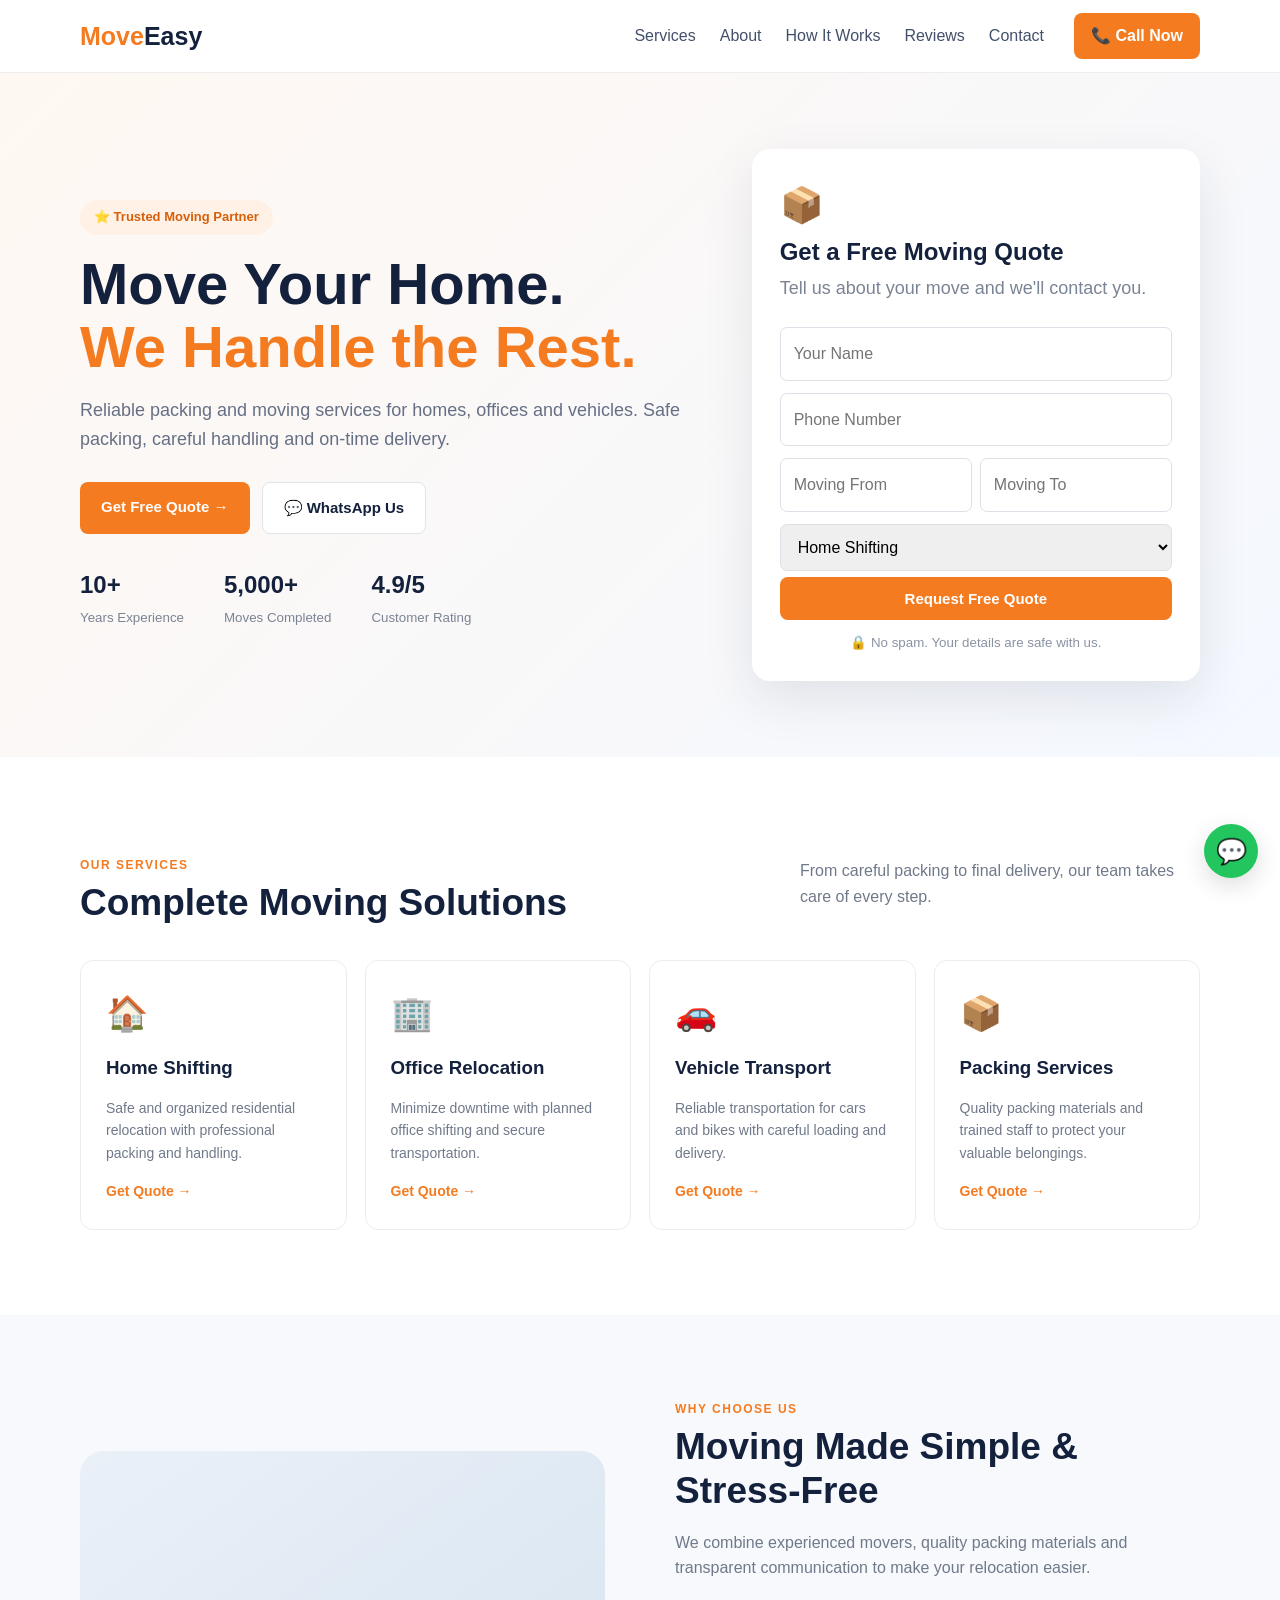
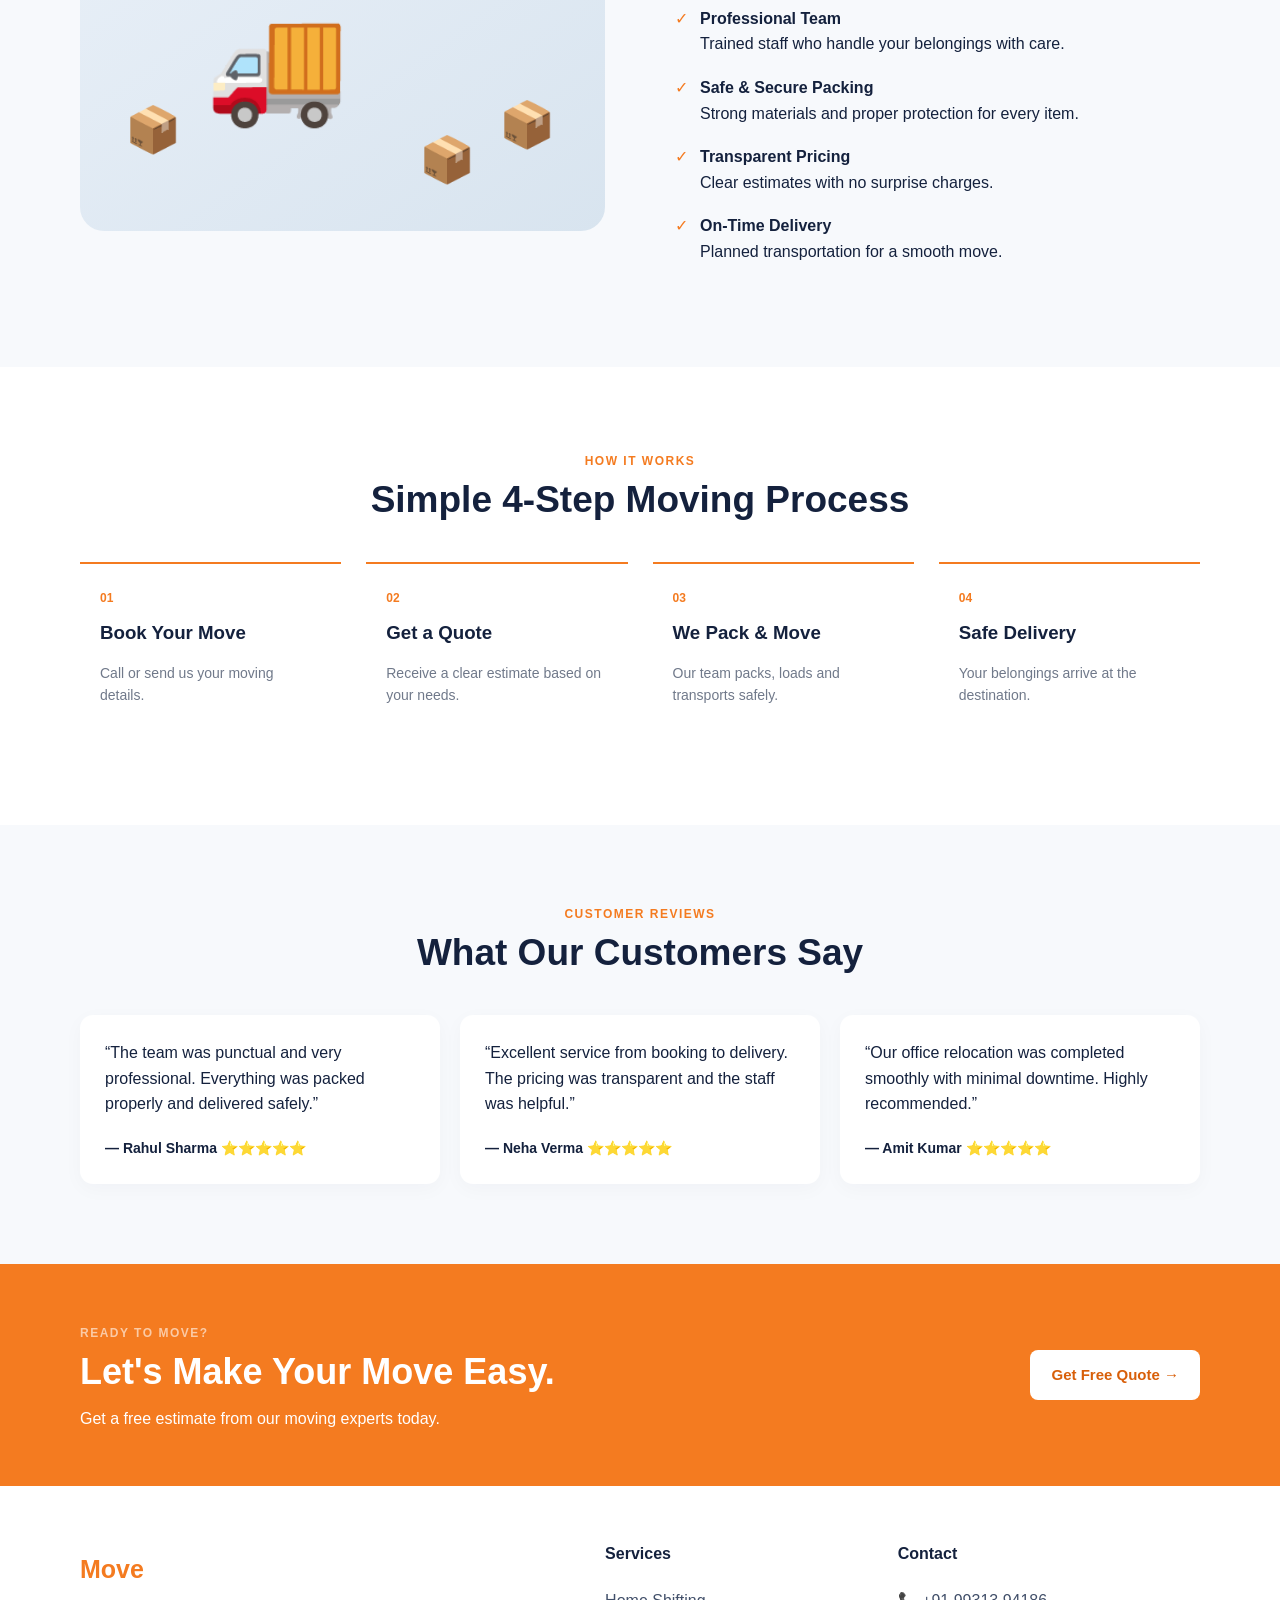
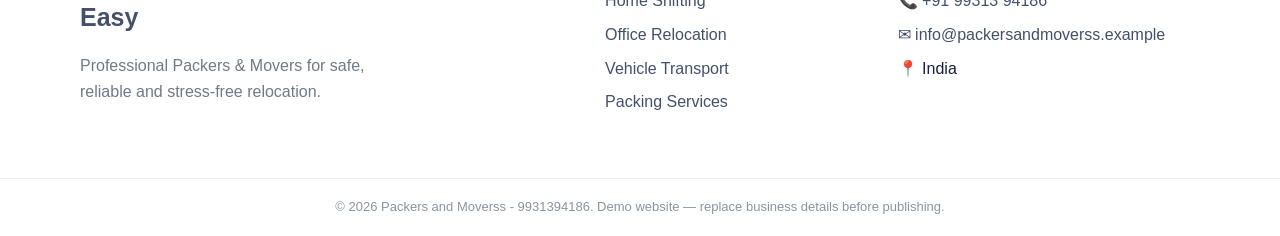
==== index.html @ f18749dd "Add files via upload" ====
<!DOCTYPE html>
<html lang="en">
<head>
  <meta charset="UTF-8">
  <meta name="viewport" content="width=device-width, initial-scale=1.0">
  <title>Packers and Moverss - 9931394186 | Safe & Reliable Moving Services</title>
  <meta name="description" content="Professional Packers and Movers for home shifting, office relocation, vehicle transport and packing services.">
  <link rel="stylesheet" href="style.css">
</head>
<body>
  <header class="topbar">
    <div class="container nav">
      <a class="logo" href="#"><span>Move</span>Easy</a>
      <nav>
        <a href="#services">Services</a>
        <a href="#about">About</a>
        <a href="#process">How It Works</a>
        <a href="#reviews">Reviews</a>
        <a href="#contact">Contact</a>
      </nav>
      <a class="nav-call" href="tel:+919931394186">📞 Call Now</a>
    </div>
  </header>

  <main>
    <section class="hero">
      <div class="container hero-grid">
        <div>
          <div class="badge">⭐ Trusted Moving Partner</div>
          <h1>Move Your Home.<br><span>We Handle the Rest.</span></h1>
          <p>Reliable packing and moving services for homes, offices and vehicles. Safe packing, careful handling and on-time delivery.</p>
          <div class="hero-buttons">
            <a class="btn primary" href="#quote">Get Free Quote →</a>
            <a class="btn light" href="https://wa.me/919876543210?text=Hello%2C%20I%20need%20a%20moving%20quote." target="_blank">💬 WhatsApp Us</a>
          </div>
          <div class="trust-row">
            <div><strong>10+</strong><small>Years Experience</small></div>
            <div><strong>5,000+</strong><small>Moves Completed</small></div>
            <div><strong>4.9/5</strong><small>Customer Rating</small></div>
          </div>
        </div>
        <div class="quote-card" id="quote">
          <div class="card-icon">📦</div>
          <h2>Get a Free Moving Quote</h2>
          <p>Tell us about your move and we'll contact you.</p>
          <form onsubmit="sendQuote(event)">
            <input id="name" required placeholder="Your Name">
            <input id="phone" required type="tel" placeholder="Phone Number">
            <div class="two">
              <input id="from" required placeholder="Moving From">
              <input id="to" required placeholder="Moving To">
            </div>
            <select id="service">
              <option>Home Shifting</option>
              <option>Office Relocation</option>
              <option>Vehicle Transport</option>
              <option>Loading & Unloading</option>
            </select>
            <button class="btn primary full" type="submit">Request Free Quote</button>
          </form>
          <small class="secure">🔒 No spam. Your details are safe with us.</small>
        </div>
      </div>
    </section>

    <section class="section" id="services">
      <div class="container">
        <div class="section-head">
          <div>
            <p class="eyebrow">OUR SERVICES</p>
            <h2>Complete Moving Solutions</h2>
          </div>
          <p>From careful packing to final delivery, our team takes care of every step.</p>
        </div>
        <div class="cards">
          <article class="service"><div class="icon">🏠</div><h3>Home Shifting</h3><p>Safe and organized residential relocation with professional packing and handling.</p><a href="#quote">Get Quote →</a></article>
          <article class="service"><div class="icon">🏢</div><h3>Office Relocation</h3><p>Minimize downtime with planned office shifting and secure transportation.</p><a href="#quote">Get Quote →</a></article>
          <article class="service"><div class="icon">🚗</div><h3>Vehicle Transport</h3><p>Reliable transportation for cars and bikes with careful loading and delivery.</p><a href="#quote">Get Quote →</a></article>
          <article class="service"><div class="icon">📦</div><h3>Packing Services</h3><p>Quality packing materials and trained staff to protect your valuable belongings.</p><a href="#quote">Get Quote →</a></article>
        </div>
      </div>
    </section>

    <section class="why" id="about">
      <div class="container why-grid">
        <div class="moving-visual">
          <div class="box b1">📦</div><div class="box b2">📦</div><div class="box b3">📦</div>
          <div class="truck">🚚</div>
        </div>
        <div>
          <p class="eyebrow">WHY CHOOSE US</p>
          <h2>Moving Made Simple & Stress-Free</h2>
          <p class="muted">We combine experienced movers, quality packing materials and transparent communication to make your relocation easier.</p>
          <div class="checks">
            <div>✓ <span><strong>Professional Team</strong><br>Trained staff who handle your belongings with care.</span></div>
            <div>✓ <span><strong>Safe & Secure Packing</strong><br>Strong materials and proper protection for every item.</span></div>
            <div>✓ <span><strong>Transparent Pricing</strong><br>Clear estimates with no surprise charges.</span></div>
            <div>✓ <span><strong>On-Time Delivery</strong><br>Planned transportation for a smooth move.</span></div>
          </div>
        </div>
      </div>
    </section>

    <section class="section" id="process">
      <div class="container">
        <div class="center">
          <p class="eyebrow">HOW IT WORKS</p>
          <h2>Simple 4-Step Moving Process</h2>
        </div>
        <div class="steps">
          <div><span>01</span><h3>Book Your Move</h3><p>Call or send us your moving details.</p></div>
          <div><span>02</span><h3>Get a Quote</h3><p>Receive a clear estimate based on your needs.</p></div>
          <div><span>03</span><h3>We Pack & Move</h3><p>Our team packs, loads and transports safely.</p></div>
          <div><span>04</span><h3>Safe Delivery</h3><p>Your belongings arrive at the destination.</p></div>
        </div>
      </div>
    </section>

    <section class="reviews" id="reviews">
      <div class="container">
        <div class="center"><p class="eyebrow">CUSTOMER REVIEWS</p><h2>What Our Customers Say</h2></div>
        <div class="review-grid">
          <blockquote>“The team was punctual and very professional. Everything was packed properly and delivered safely.”<footer>— Rahul Sharma ⭐⭐⭐⭐⭐</footer></blockquote>
          <blockquote>“Excellent service from booking to delivery. The pricing was transparent and the staff was helpful.”<footer>— Neha Verma ⭐⭐⭐⭐⭐</footer></blockquote>
          <blockquote>“Our office relocation was completed smoothly with minimal downtime. Highly recommended.”<footer>— Amit Kumar ⭐⭐⭐⭐⭐</footer></blockquote>
        </div>
      </div>
    </section>

    <section class="cta">
      <div class="container cta-inner">
        <div><p class="eyebrow">READY TO MOVE?</p><h2>Let's Make Your Move Easy.</h2><p>Get a free estimate from our moving experts today.</p></div>
        <a class="btn white" href="#quote">Get Free Quote →</a>
      </div>
    </section>
  </main>

  <footer id="contact">
    <div class="container footer-grid">
      <div><a class="logo" href="#"><span>Move</span>Easy</a><p>Professional Packers & Movers for safe, reliable and stress-free relocation.</p></div>
      <div><h4>Services</h4><a href="#services">Home Shifting</a><a href="#services">Office Relocation</a><a href="#services">Vehicle Transport</a><a href="#services">Packing Services</a></div>
      <div><h4>Contact</h4><a href="tel:+919931394186">📞 +91 99313 94186</a><a href="mailto:info@packersandmoverss.example">✉ info@packersandmoverss.example</a><span>📍 India</span></div>
    </div>
    <div class="copyright">© 2026 Packers and Moverss - 9931394186. Demo website — replace business details before publishing.</div>
  </footer>

  <a class="floating-wa" href="https://wa.me/919876543210?text=Hello%2C%20I%20need%20a%20moving%20quote." target="_blank">💬</a>
  <script src="script.js"></script>
</body>
</html>
---- style.css ----
*{box-sizing:border-box}html{scroll-behavior:smooth}body{margin:0;font-family:Inter,Arial,sans-serif;color:#14213d;background:#fff;line-height:1.6}.container{width:min(1120px,92%);margin:auto}.topbar{background:#fff;border-bottom:1px solid #eee;position:sticky;top:0;z-index:10}.nav{height:72px;display:flex;align-items:center;gap:30px}.logo{font-size:25px;font-weight:900;color:#14213d;text-decoration:none;margin-right:auto}.logo span{color:#f47b20}.nav nav{display:flex;gap:24px}.nav nav a,.footer-grid a{color:#42506a;text-decoration:none}.nav-call{background:#f47b20;color:#fff;text-decoration:none;padding:10px 17px;border-radius:8px;font-weight:700}.hero{background:linear-gradient(135deg,#fff8f2,#f4f8ff);padding:76px 0}.hero-grid{display:grid;grid-template-columns:1.15fr .85fr;gap:65px;align-items:center}.badge{display:inline-block;background:#fff1e6;color:#d85f09;border-radius:30px;padding:7px 14px;font-weight:700;font-size:13px}.hero h1{font-size:58px;line-height:1.08;margin:18px 0}.hero h1 span{color:#f47b20}.hero p{font-size:18px;color:#667085;max-width:650px}.hero-buttons{display:flex;gap:12px;margin:28px 0}.btn{display:inline-block;border:0;border-radius:8px;padding:13px 21px;text-decoration:none;font-weight:800;cursor:pointer;font-size:15px}.primary{background:#f47b20;color:#fff}.light{background:#fff;color:#14213d;border:1px solid #e1e5ea}.white{background:#fff;color:#d85f09}.full{width:100%}.trust-row{display:flex;gap:40px;margin-top:32px}.trust-row strong{display:block;font-size:24px}.trust-row small{color:#7b8494}.quote-card{background:#fff;border-radius:18px;padding:28px;box-shadow:0 18px 50px #1f29371a}.quote-card h2{margin:0 0 3px}.quote-card p{color:#7b8494;margin-top:0}.card-icon{font-size:35px}.quote-card input,.quote-card select{width:100%;padding:13px;border:1px solid #dce1e8;border-radius:7px;margin:6px 0;font:inherit}.two{display:grid;grid-template-columns:1fr 1fr;gap:8px}.secure{display:block;text-align:center;color:#8a93a3;margin-top:12px}.section{padding:85px 0}.section-head{display:flex;justify-content:space-between;gap:40px;align-items:end;margin-bottom:35px}.section-head>p{max-width:400px;color:#70798a}.eyebrow{color:#f47b20;font-weight:900;font-size:12px;letter-spacing:1.5px;margin:0 0 6px}.section h2,.why h2,.center h2{font-size:37px;line-height:1.2;margin:0}.cards{display:grid;grid-template-columns:repeat(4,1fr);gap:18px}.service{border:1px solid #e9edf2;border-radius:13px;padding:25px;background:#fff}.service:hover{box-shadow:0 12px 30px #17203312;transform:translateY(-3px);transition:.2s}.icon{font-size:34px}.service h3{margin:12px 0 7px}.service p{color:#70798a;font-size:14px}.service a{color:#f47b20;text-decoration:none;font-weight:800;font-size:14px}.why{background:#f7f9fc;padding:85px 0}.why-grid{display:grid;grid-template-columns:1fr 1fr;gap:70px;align-items:center}.moving-visual{height:380px;background:linear-gradient(145deg,#e9f0f8,#d8e4ef);border-radius:24px;position:relative;overflow:hidden}.truck{font-size:115px;position:absolute;bottom:75px;left:125px}.box{position:absolute;font-size:45px}.b1{bottom:65px;left:45px}.b2{bottom:70px;right:50px}.b3{bottom:35px;right:130px}.muted{color:#70798a}.checks{margin-top:25px}.checks>div{display:flex;gap:12px;margin:18px 0;color:#f47b20}.checks span{color:#14213d}.checks strong{font-size:16px}.checks br+*{color:#70798a}.center{text-align:center;margin-bottom:40px}.steps{display:grid;grid-template-columns:repeat(4,1fr);gap:25px}.steps>div{position:relative;padding:20px;border-top:2px solid #f47b20}.steps span{font-size:12px;font-weight:900;color:#f47b20}.steps h3{margin:8px 0}.steps p{color:#70798a;font-size:14px}.reviews{background:#f7f9fc;padding:80px 0}.review-grid{display:grid;grid-template-columns:repeat(3,1fr);gap:20px}.review-grid blockquote{margin:0;background:#fff;border-radius:13px;padding:25px;box-shadow:0 5px 20px #1f293708}.review-grid footer{margin-top:20px;font-weight:700;font-size:14px}.cta{background:#f47b20;color:#fff;padding:55px 0}.cta .eyebrow{color:#fff9}.cta h2{font-size:36px;margin:0}.cta p{margin:5px 0 0}.cta-inner{display:flex;align-items:center;justify-content:space-between;gap:25px}.footer-grid{display:grid;grid-template-columns:2fr 1fr 1.3fr;gap:60px;padding:55px 0}.footer-grid p{color:#70798a;max-width:340px}.footer-grid h4{margin-top:0}.footer-grid a,.footer-grid span{display:block;margin:8px 0}.copyright{text-align:center;border-top:1px solid #eee;padding:18px;color:#8a93a3;font-size:13px}.floating-wa{position:fixed;right:22px;bottom:22px;width:54px;height:54px;border-radius:50%;background:#22c55e;color:#fff;text-decoration:none;display:grid;place-items:center;font-size:25px;box-shadow:0 8px 25px #0002}@media(max-width:850px){.nav nav{display:none}.hero-grid,.why-grid{grid-template-columns:1fr}.hero h1{font-size:43px}.cards{grid-template-columns:1fr 1fr}.steps,.review-grid{grid-template-columns:1fr 1fr}.footer-grid{grid-template-columns:1fr 1fr}.section-head{display:block}.cta-inner{display:block}.cta .btn{margin-top:20px}}@media(max-width:520px){.cards,.steps,.review-grid,.footer-grid{grid-template-columns:1fr}.hero{padding:50px 0}.hero-buttons,.trust-row{flex-direction:column;gap:10px}.two{grid-template-columns:1fr}.moving-visual{height:280px}.truck{left:80px;font-size:80px}.hero h1{font-size:37px}.section h2,.why h2,.center h2,.cta h2{font-size:30px}}
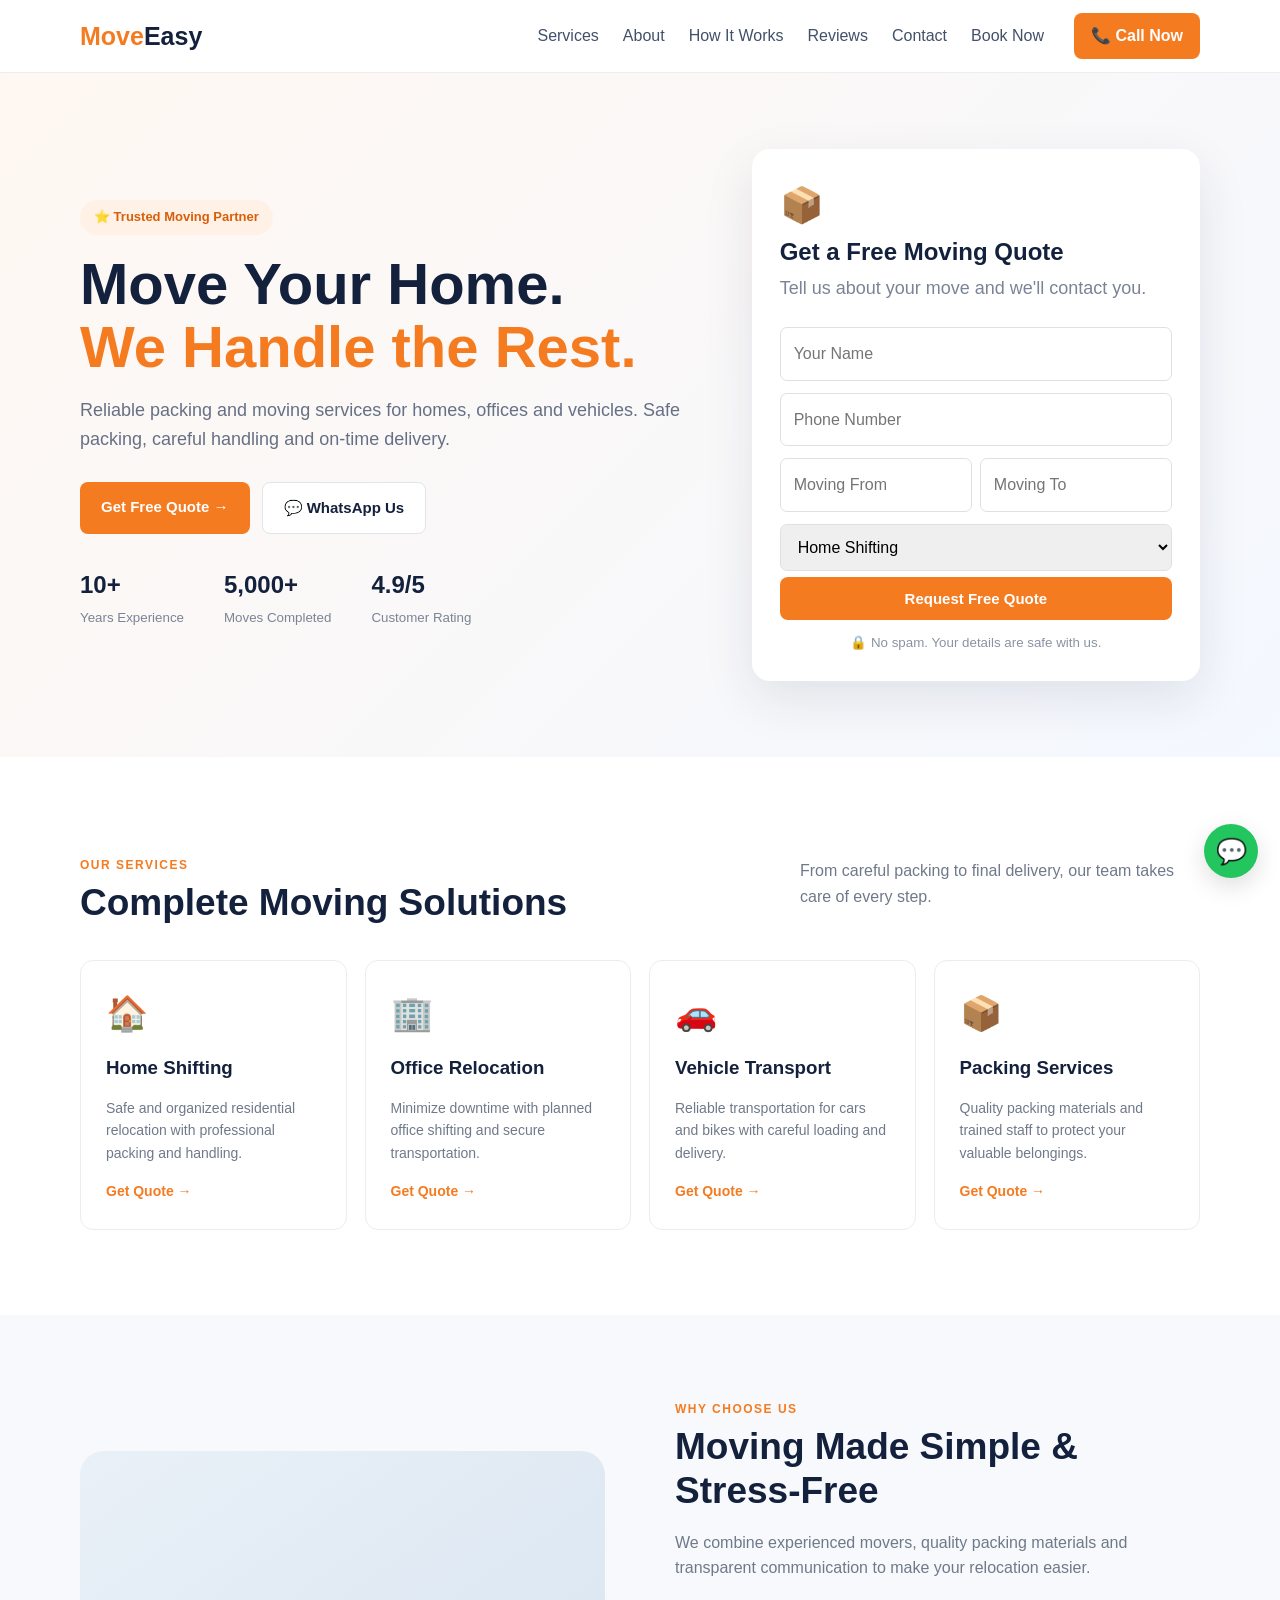
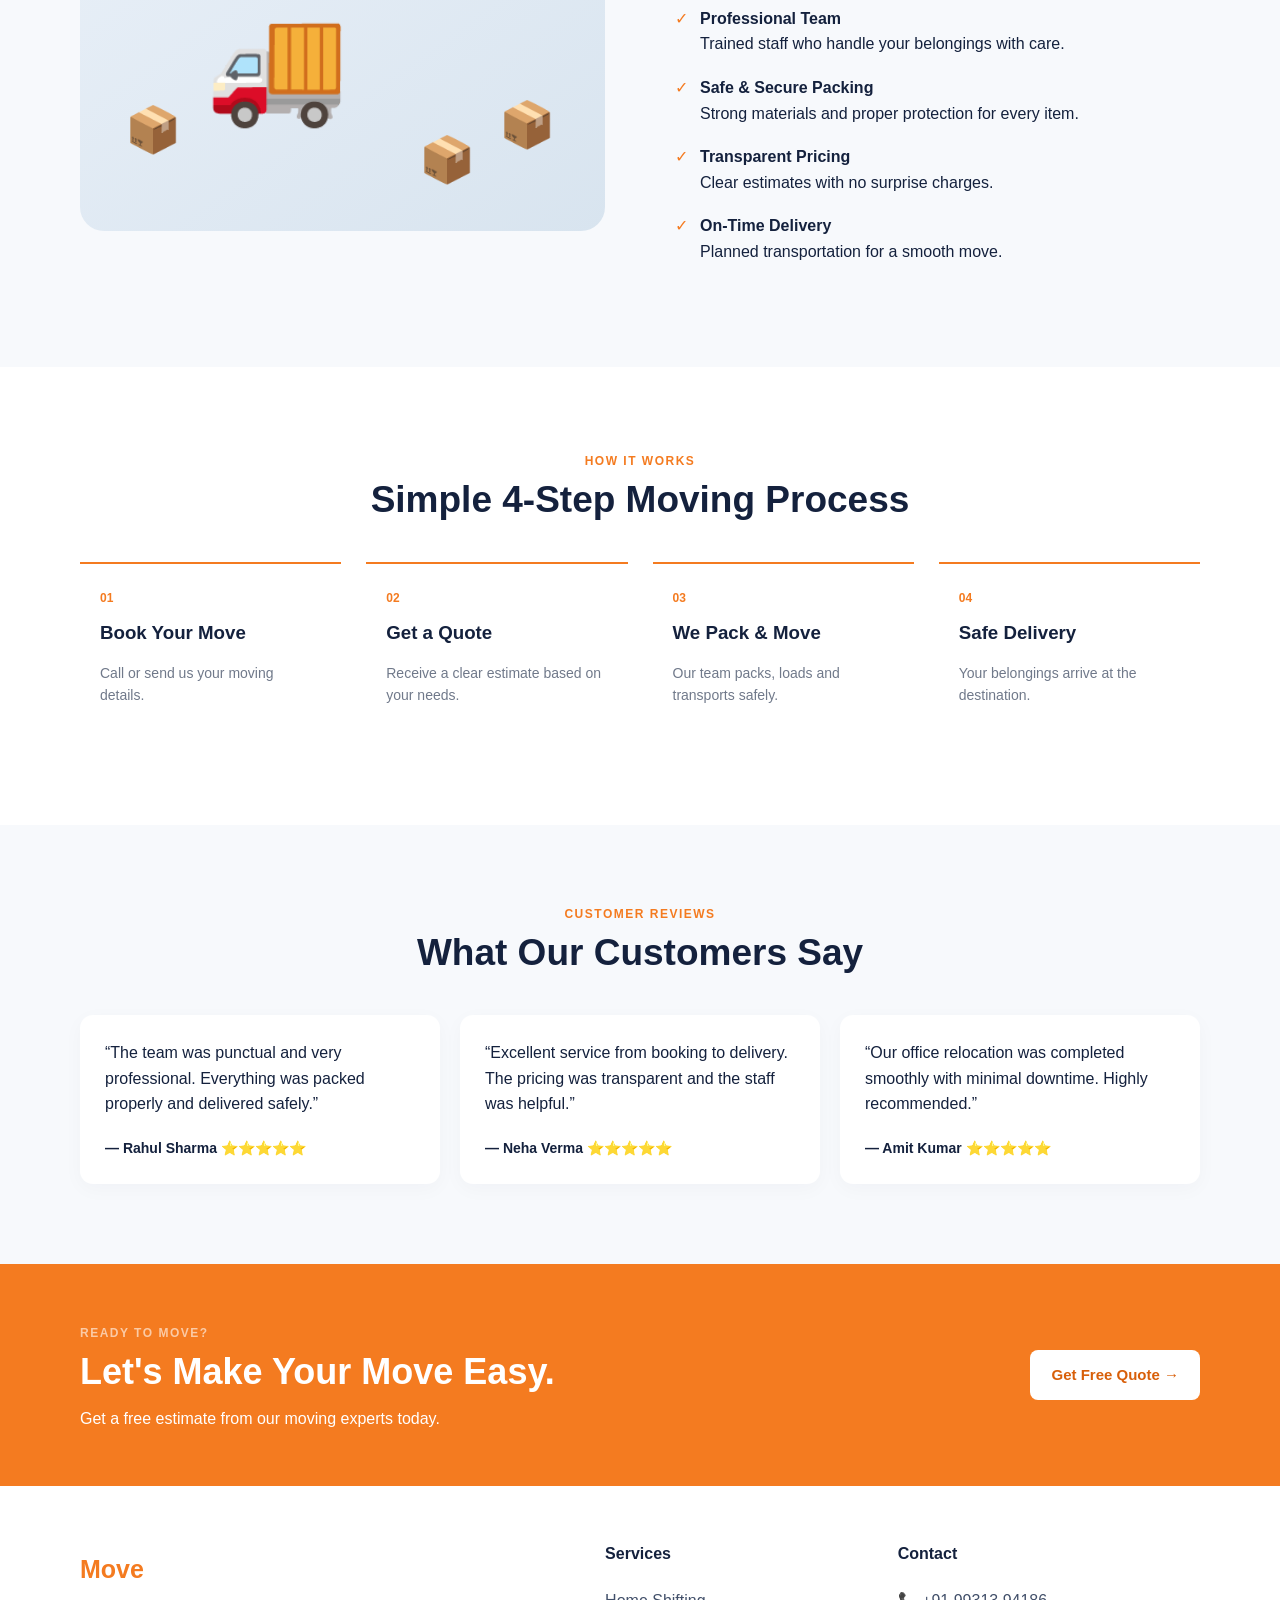
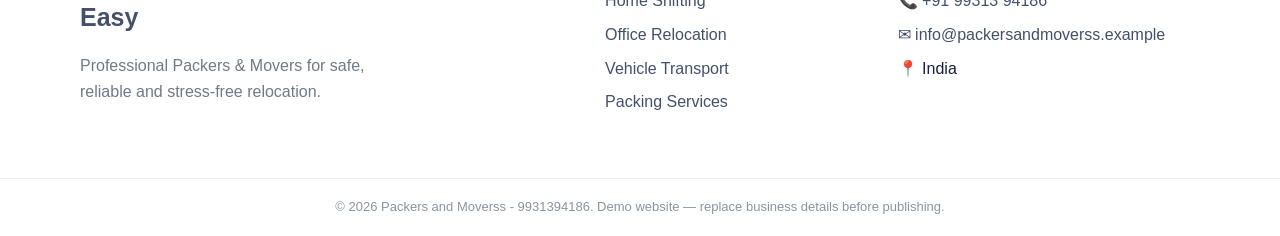
==== commit fe8a7dfe: "Update index.html" ====
--- a/index.html
+++ b/index.html
@@ -17,6 +17,7 @@
         <a href="#process">How It Works</a>
         <a href="#reviews">Reviews</a>
         <a href="#contact">Contact</a>
+        <a href="booking.html">Book Now</a>
       </nav>
       <a class="nav-call" href="tel:+919931394186">📞 Call Now</a>
     </div>
@@ -147,4 +148,4 @@
   <a class="floating-wa" href="https://wa.me/919876543210?text=Hello%2C%20I%20need%20a%20moving%20quote." target="_blank">💬</a>
   <script src="script.js"></script>
 </body>
-</html>+</html>
